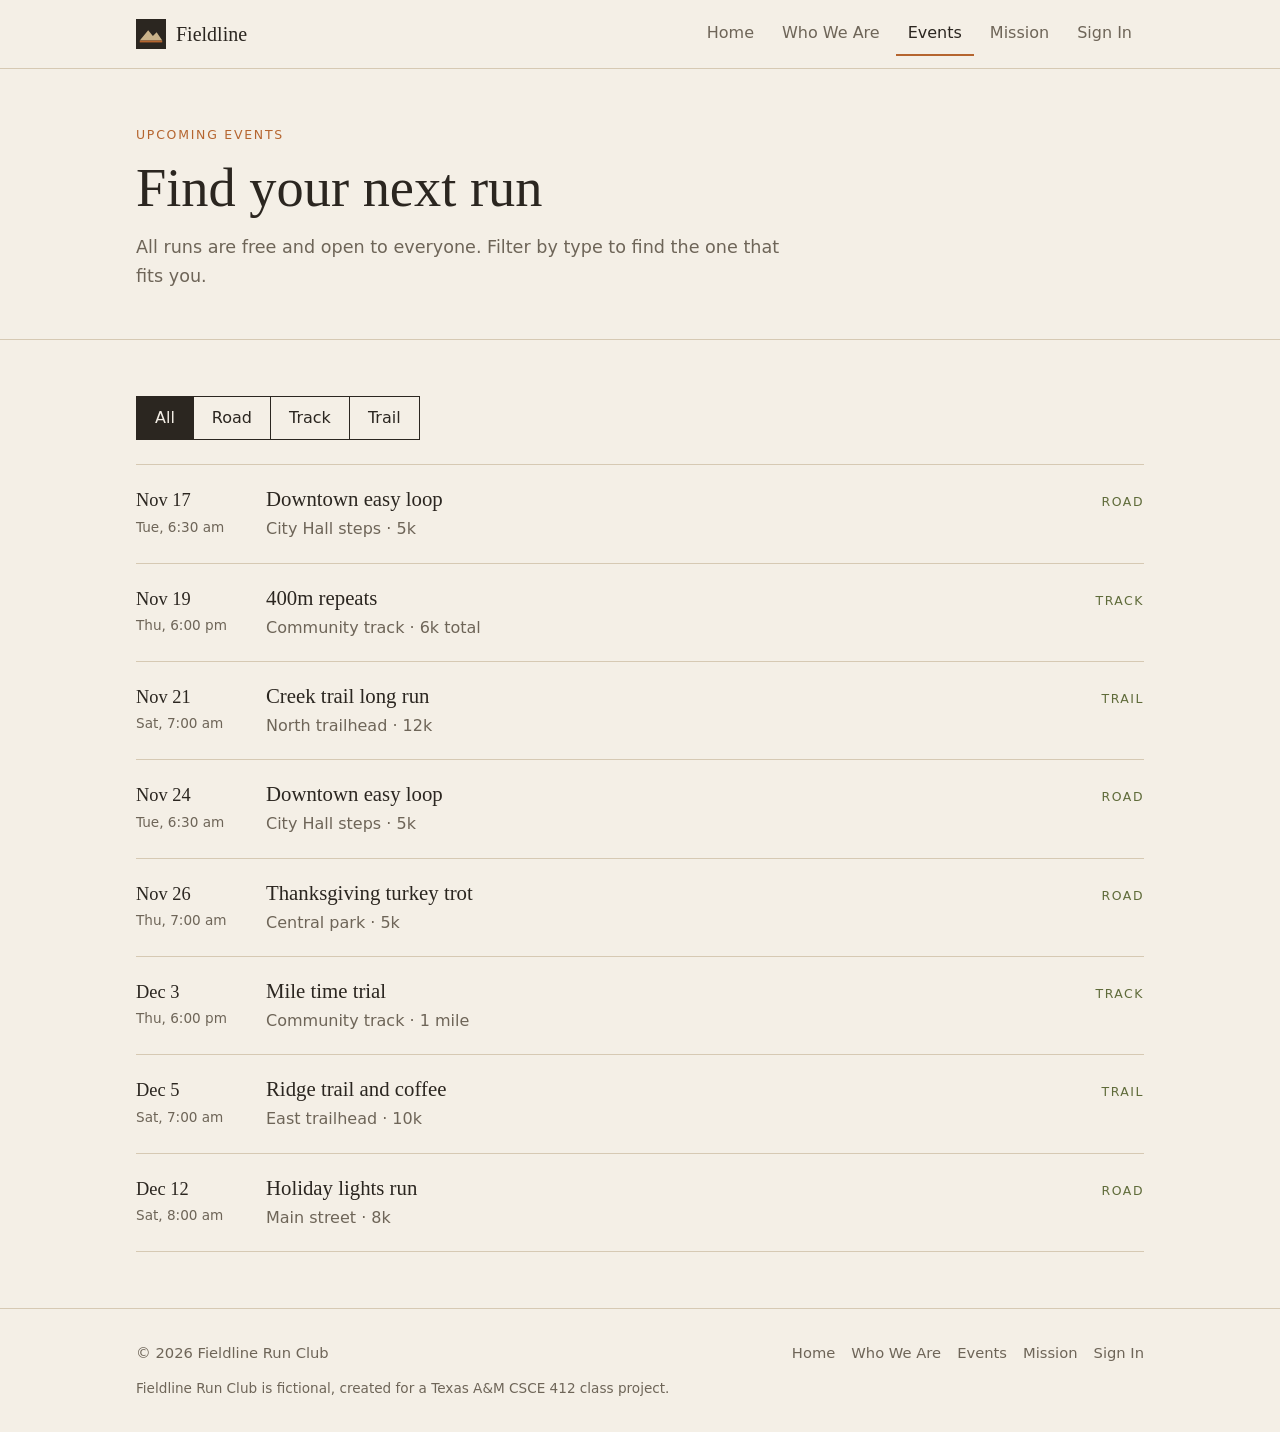
==== website/events.html @ b2ed9a3b "Initial commit including website" ====
<!DOCTYPE html>
<html lang="en">
<head>
  <meta charset="UTF-8">
  <meta name="viewport" content="width=device-width, initial-scale=1.0">
  <title>Events | Fieldline Run Club</title>
  <meta name="description" content="Upcoming road, track and trail runs.">
  <link rel="icon" href="images/logo.svg" type="image/svg+xml">
  <link rel="stylesheet" href="css/style.css">
</head>
<body>
  <header class="site-header">
    <div class="container">
      <nav class="nav" aria-label="Main">
        <a class="logo" href="index.html"><img src="images/logo.svg" alt="">Fieldline</a>
        <button class="nav-toggle" aria-expanded="false" aria-label="Open menu">Menu</button>
        <ul class="nav-links">
          <li><a href="index.html">Home</a></li>
          <li><a href="about.html">Who We Are</a></li>
          <li><a href="events.html" class="active" aria-current="page">Events</a></li>
          <li><a href="mission.html">Mission</a></li>
          <li><a href="signin.html">Sign In</a></li>
        </ul>
      </nav>
    </div>
  </header>

  <main>
    <section class="page-head">
      <div class="container">
        <span class="label">Upcoming Events</span>
        <h1>Find your next run</h1>
        <p>All runs are free and open to everyone. Filter by type to find the one that fits you.</p>
      </div>
    </section>

    <section class="section">
      <div class="container">
        <div class="filters" role="group" aria-label="Filter events">
          <button type="button" class="active" data-filter="all">All</button>
          <button type="button" data-filter="road">Road</button>
          <button type="button" data-filter="track">Track</button>
          <button type="button" data-filter="trail">Trail</button>
        </div>
        <ul class="event-list">
          <li class="event" data-type="road">
            <div class="date">Nov 17<span>Tue, 6:30 am</span></div>
            <div>
              <h3>Downtown easy loop</h3>
              <p>City Hall steps &middot; 5k</p>
            </div>
            <div class="type">Road</div>
          </li>
          <li class="event" data-type="track">
            <div class="date">Nov 19<span>Thu, 6:00 pm</span></div>
            <div>
              <h3>400m repeats</h3>
              <p>Community track &middot; 6k total</p>
            </div>
            <div class="type">Track</div>
          </li>
          <li class="event" data-type="trail">
            <div class="date">Nov 21<span>Sat, 7:00 am</span></div>
            <div>
              <h3>Creek trail long run</h3>
              <p>North trailhead &middot; 12k</p>
            </div>
            <div class="type">Trail</div>
          </li>
          <li class="event" data-type="road">
            <div class="date">Nov 24<span>Tue, 6:30 am</span></div>
            <div>
              <h3>Downtown easy loop</h3>
              <p>City Hall steps &middot; 5k</p>
            </div>
            <div class="type">Road</div>
          </li>
          <li class="event" data-type="road">
            <div class="date">Nov 26<span>Thu, 7:00 am</span></div>
            <div>
              <h3>Thanksgiving turkey trot</h3>
              <p>Central park &middot; 5k</p>
            </div>
            <div class="type">Road</div>
          </li>
          <li class="event" data-type="track">
            <div class="date">Dec 3<span>Thu, 6:00 pm</span></div>
            <div>
              <h3>Mile time trial</h3>
              <p>Community track &middot; 1 mile</p>
            </div>
            <div class="type">Track</div>
          </li>
          <li class="event" data-type="trail">
            <div class="date">Dec 5<span>Sat, 7:00 am</span></div>
            <div>
              <h3>Ridge trail and coffee</h3>
              <p>East trailhead &middot; 10k</p>
            </div>
            <div class="type">Trail</div>
          </li>
          <li class="event" data-type="road">
            <div class="date">Dec 12<span>Sat, 8:00 am</span></div>
            <div>
              <h3>Holiday lights run</h3>
              <p>Main street &middot; 8k</p>
            </div>
            <div class="type">Road</div>
          </li>
        </ul>
        <p class="empty">No runs of this type are scheduled yet.</p>
      </div>
    </section>

  </main>

  <footer class="site-footer">
    <div class="container">
      <div class="footer-row">
        <div>&copy; <span id="year">2026</span> Fieldline Run Club</div>
        <div class="footer-links"><a href="index.html">Home</a> <a href="about.html">Who We Are</a> <a href="events.html">Events</a> <a href="mission.html">Mission</a> <a href="signin.html">Sign In</a></div>
      </div>
      <p class="disclaimer">Fieldline Run Club is fictional, created for a Texas A&amp;M CSCE 412 class project.</p>
    </div>
  </footer>

  <script src="js/main.js"></script>
</body>
</html>
---- website/css/style.css ----
/* Fieldline Run Club — shared styles
   Flat earthy colors, square corners, no gradients or shadows. */
:root {
  --bg: #f4efe6;
  --paper: #efe6d6;
  --ink: #2b2620;
  --muted: #6e6558;
  --line: #d6c9b3;
  --clay: #b5652f;
  --olive: #5f6b3a;
  --sand: #c9b28a;
  --max: 1040px;
}

* { box-sizing: border-box; border-radius: 0; }

body {
  margin: 0;
  background: var(--bg);
  color: var(--ink);
  font-family: system-ui, -apple-system, "Segoe UI", Roboto, sans-serif;
  font-size: 16px;
  line-height: 1.65;
}

h1, h2, h3 {
  font-family: Georgia, "Times New Roman", serif;
  font-weight: normal;
  line-height: 1.2;
  margin: 0 0 12px;
}

h1 { font-size: clamp(2.2rem, 6vw, 3.4rem); }
h2 { font-size: clamp(1.6rem, 4vw, 2.1rem); }
h3 { font-size: 1.3rem; }

p { margin: 0 0 16px; }

img { display: block; max-width: 100%; height: auto; }

a { color: var(--clay); }

.container { max-width: var(--max); margin: 0 auto; padding: 0 16px; }

.label {
  display: block;
  font-size: 0.78rem;
  letter-spacing: 0.14em;
  text-transform: uppercase;
  color: var(--clay);
  margin-bottom: 10px;
}

.muted { color: var(--muted); }

/* ---------- Header ---------- */
.site-header { border-bottom: 1px solid var(--line); background: var(--bg); }

.nav {
  display: flex;
  align-items: center;
  justify-content: space-between;
  height: 68px;
  position: relative;
}

.logo {
  display: flex;
  align-items: center;
  gap: 10px;
  color: var(--ink);
  text-decoration: none;
  font-family: Georgia, serif;
  font-size: 1.25rem;
}

.logo img { width: 30px; height: 30px; }

.nav-links { display: flex; list-style: none; margin: 0; padding: 0; gap: 4px; }

.nav-links a {
  display: block;
  padding: 8px 12px;
  color: var(--muted);
  text-decoration: none;
  border-bottom: 2px solid transparent;
}

.nav-links a:hover { color: var(--ink); }

.nav-links a.active { color: var(--ink); border-bottom-color: var(--clay); }

.nav-toggle {
  display: none;
  background: none;
  border: 1px solid var(--ink);
  color: var(--ink);
  padding: 6px 12px;
  font: inherit;
  cursor: pointer;
}

@media (max-width: 760px) {
  .nav-toggle { display: block; }
  .nav-links {
    display: none;
    position: absolute;
    top: 68px;
    left: -16px;
    right: -16px;
    flex-direction: column;
    background: var(--bg);
    border-bottom: 1px solid var(--line);
    padding: 8px 16px 16px;
    z-index: 5;
  }
  .nav-links.open { display: flex; }
}

/* ---------- Buttons ---------- */
.btn {
  display: inline-block;
  padding: 12px 22px;
  border: 1px solid var(--ink);
  background: var(--ink);
  color: var(--bg);
  text-decoration: none;
  font: inherit;
  cursor: pointer;
}

.btn:hover { background: var(--clay); border-color: var(--clay); }

.btn.outline { background: transparent; color: var(--ink); }

.btn.outline:hover { background: var(--ink); color: var(--bg); }

/* ---------- Hero ---------- */
.hero { padding: 64px 0 48px; }

.hero p.intro { font-size: 1.2rem; color: var(--muted); max-width: 52ch; }

.hero .actions { display: flex; gap: 12px; flex-wrap: wrap; margin: 24px 0 40px; }

/* ---------- Sections ---------- */
.section { padding: 56px 0; border-top: 1px solid var(--line); }

.page-head { padding: 56px 0 32px; }

.page-head p { color: var(--muted); max-width: 60ch; font-size: 1.1rem; }

.split { display: grid; grid-template-columns: 1fr 1fr; gap: 40px; align-items: center; }

.three { display: grid; grid-template-columns: repeat(3, 1fr); gap: 0; border: 1px solid var(--line); }

.three > div { padding: 24px; border-right: 1px solid var(--line); }

.three > div:last-child { border-right: none; }

@media (max-width: 760px) {
  .split { grid-template-columns: 1fr; }
  .three { grid-template-columns: 1fr; }
  .three > div { border-right: none; border-bottom: 1px solid var(--line); }
  .three > div:last-child { border-bottom: none; }
}

.facts { display: grid; grid-template-columns: repeat(3, 1fr); border-top: 1px solid var(--ink); border-bottom: 1px solid var(--ink); }

.facts div { padding: 20px 0; }

.facts strong { display: block; font-family: Georgia, serif; font-weight: normal; font-size: 2rem; }

.facts span { color: var(--muted); }

@media (max-width: 560px) { .facts { grid-template-columns: 1fr; } }

/* ---------- Events ---------- */
.filters { display: flex; gap: 0; flex-wrap: wrap; margin-bottom: 24px; border: 1px solid var(--ink); width: fit-content; }

.filters button {
  background: none;
  border: none;
  border-right: 1px solid var(--ink);
  padding: 8px 18px;
  font: inherit;
  color: var(--ink);
  cursor: pointer;
}

.filters button:last-child { border-right: none; }

.filters button.active { background: var(--ink); color: var(--bg); }

.event-list { list-style: none; margin: 0; padding: 0; border-top: 1px solid var(--line); }

.event {
  display: grid;
  grid-template-columns: 110px 1fr auto;
  gap: 20px;
  padding: 20px 0;
  border-bottom: 1px solid var(--line);
  align-items: baseline;
}

.event .date { font-family: Georgia, serif; font-size: 1.15rem; }

.event .date span { display: block; color: var(--muted); font-size: 0.85rem; font-family: system-ui, sans-serif; }

.event h3 { margin-bottom: 4px; }

.event p { margin: 0; color: var(--muted); }

.event .type { font-size: 0.78rem; letter-spacing: 0.12em; text-transform: uppercase; color: var(--olive); }

.event.hidden { display: none; }

.empty { color: var(--muted); padding: 20px 0; display: none; }

@media (max-width: 560px) { .event { grid-template-columns: 1fr; gap: 4px; } }

/* ---------- Mission ---------- */
.statement {
  font-family: Georgia, serif;
  font-size: clamp(1.5rem, 4vw, 2.2rem);
  line-height: 1.35;
  border-left: 4px solid var(--clay);
  padding-left: 24px;
  margin: 0 0 40px;
  max-width: 34ch;
}

.values { list-style: none; margin: 0; padding: 0; border-top: 1px solid var(--line); }

.values li { display: grid; grid-template-columns: 60px 1fr; padding: 20px 0; border-bottom: 1px solid var(--line); }

.values .num { font-family: Georgia, serif; color: var(--clay); font-size: 1.3rem; }

/* ---------- Sign in ---------- */
.signin { max-width: 420px; }

.field { margin-bottom: 18px; }

.field label { display: block; margin-bottom: 6px; }

.field input {
  width: 100%;
  padding: 11px 12px;
  border: 1px solid var(--ink);
  background: var(--bg);
  color: var(--ink);
  font: inherit;
}

.field input:focus { outline: 2px solid var(--clay); outline-offset: 0; }

.field.invalid input { border-color: #9b2c1c; }

.error { color: #9b2c1c; font-size: 0.9rem; min-height: 1.3em; margin-top: 4px; }

.check { display: flex; align-items: center; gap: 8px; margin-bottom: 20px; }

.check input { accent-color: var(--clay); }

.notice { display: none; border: 1px solid var(--olive); color: var(--olive); padding: 12px 14px; margin-top: 18px; }

.notice.show { display: block; }

/* ---------- Error page ---------- */
.error-page { padding: 96px 0; }

.error-page .code { font-family: Georgia, serif; font-size: clamp(4rem, 14vw, 7rem); line-height: 1; color: var(--clay); margin: 0 0 12px; }

/* ---------- Footer ---------- */
.site-footer { border-top: 1px solid var(--line); padding: 32px 0; color: var(--muted); font-size: 0.92rem; }

.footer-row { display: flex; justify-content: space-between; gap: 16px; flex-wrap: wrap; }

.footer-links { display: flex; gap: 16px; flex-wrap: wrap; }

.footer-links a { color: var(--muted); text-decoration: none; }

.footer-links a:hover { color: var(--ink); }

.disclaimer { margin: 12px 0 0; font-size: 0.85rem; }
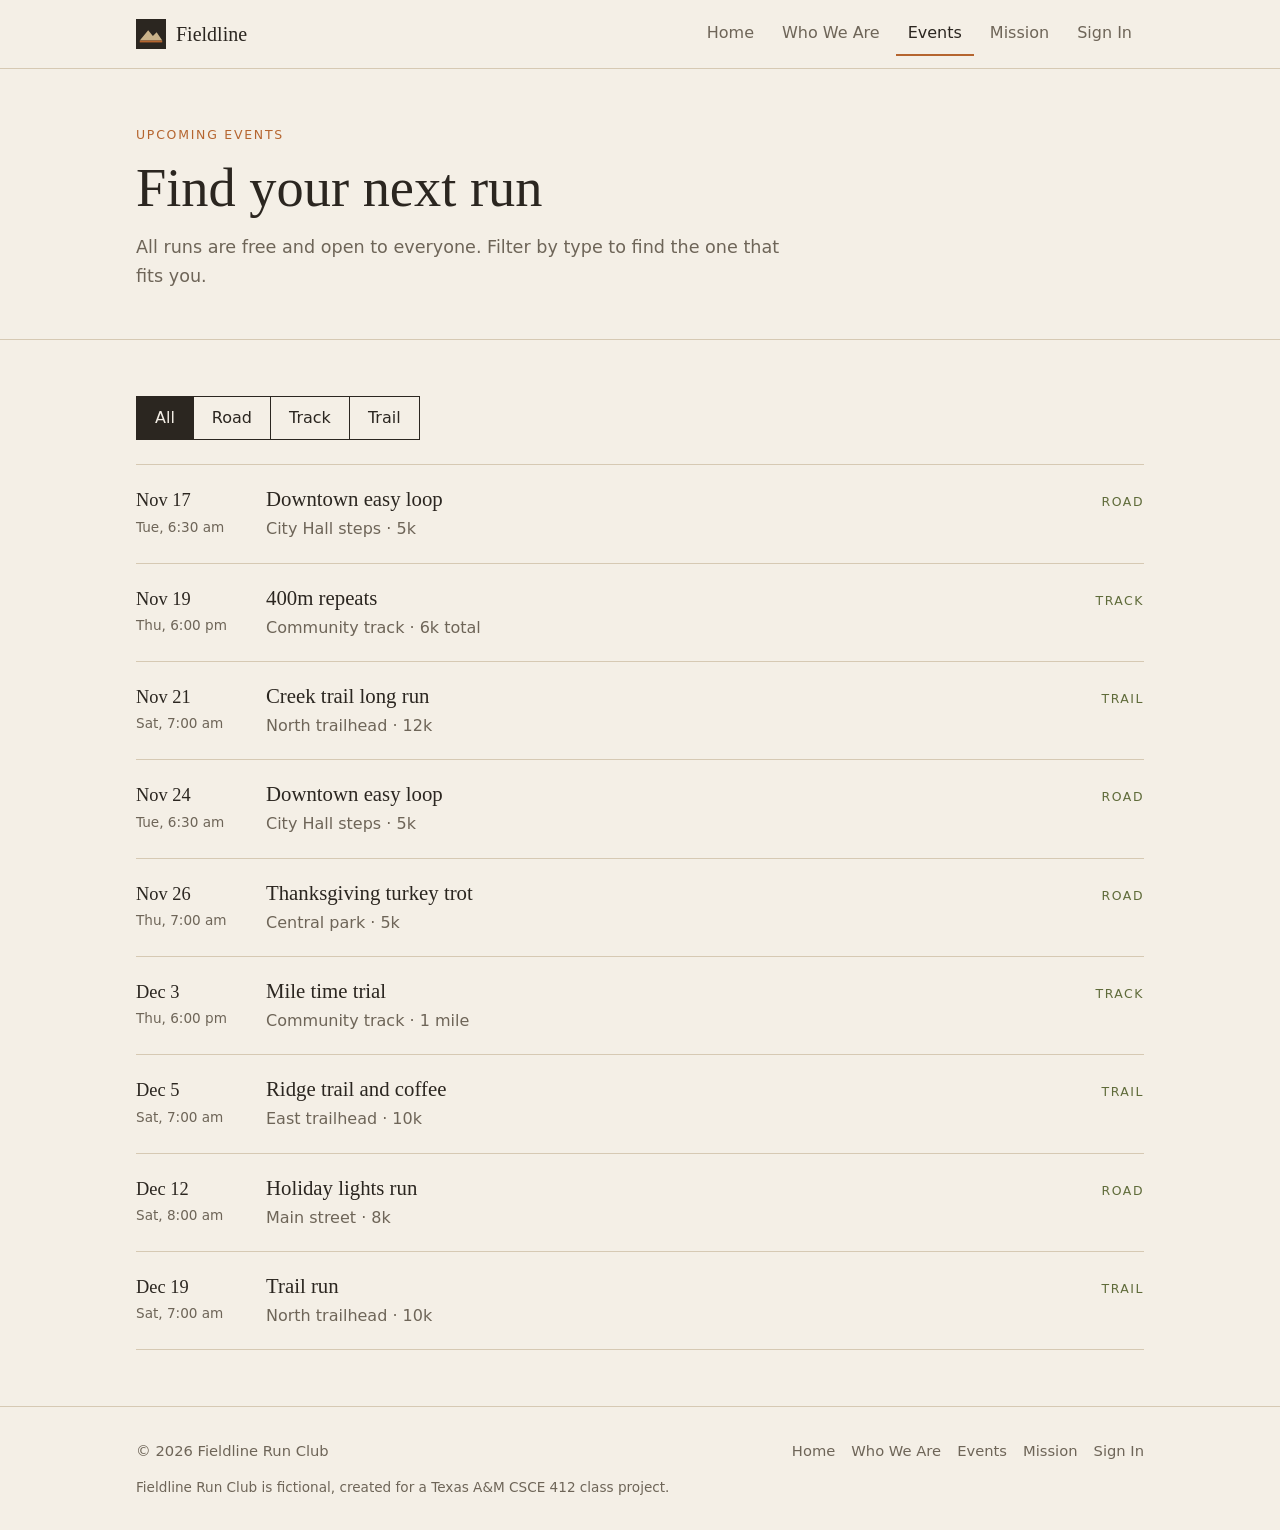
==== commit cef42fdd: "final commit wq" ====
--- a/website/events.html
+++ b/website/events.html
@@ -107,6 +107,14 @@
             </div>
             <div class="type">Road</div>
           </li>
+          <li class="event" data-type="trail">
+            <div class="date">Dec 19<span>Sat, 7:00 am</span></div>
+            <div>
+              <h3>Trail run</h3>
+              <p>North trailhead &middot; 10k</p>
+            </div>
+            <div class="type">Trail</div>
+          </li>
         </ul>
         <p class="empty">No runs of this type are scheduled yet.</p>
       </div>
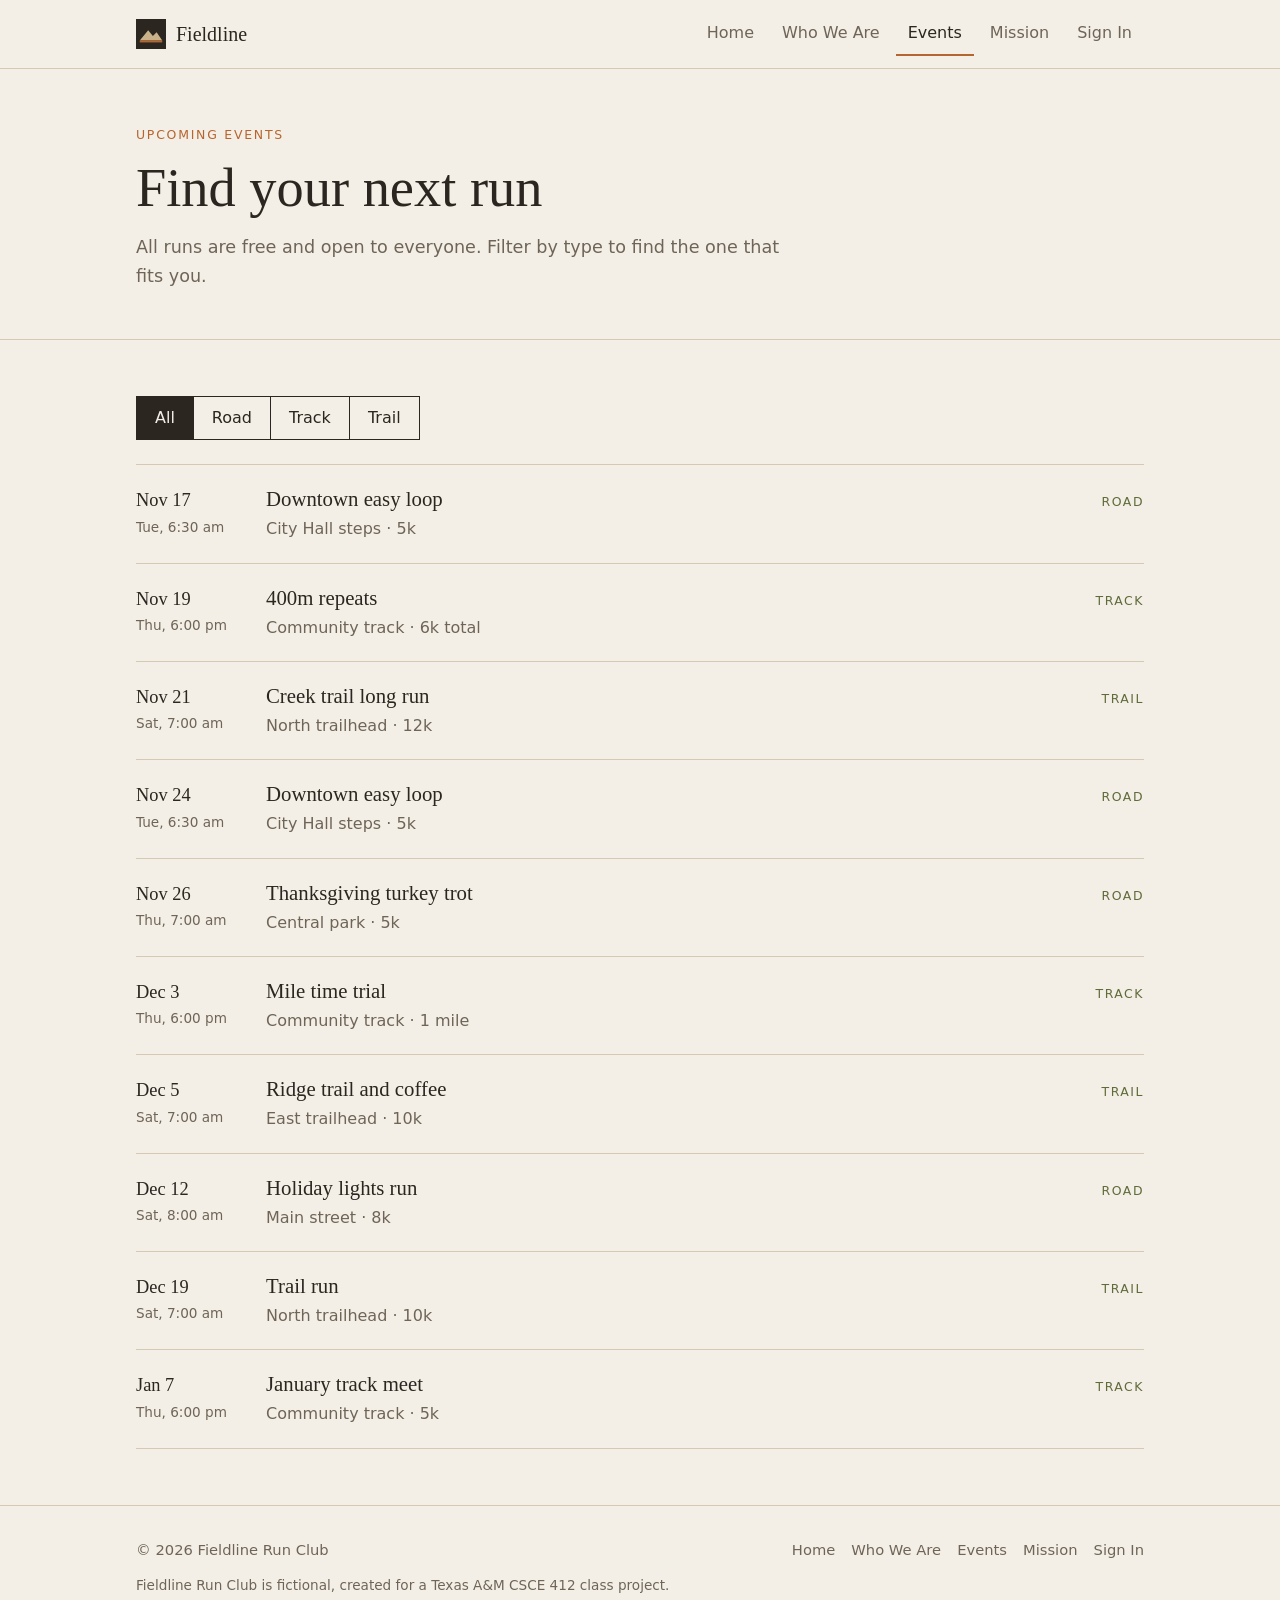
==== commit 84922dbf: "Created Tests" ====
--- a/website/events.html
+++ b/website/events.html
@@ -115,6 +115,14 @@
             </div>
             <div class="type">Trail</div>
           </li>
+          <li class="event" data-type="track">
+            <div class="date">Jan 7<span>Thu, 6:00 pm</span></div>
+            <div>
+              <h3>January track meet</h3>
+              <p>Community track &middot; 5k</p>
+            </div>
+            <div class="type">Track</div>
+          </li>
         </ul>
         <p class="empty">No runs of this type are scheduled yet.</p>
       </div>
